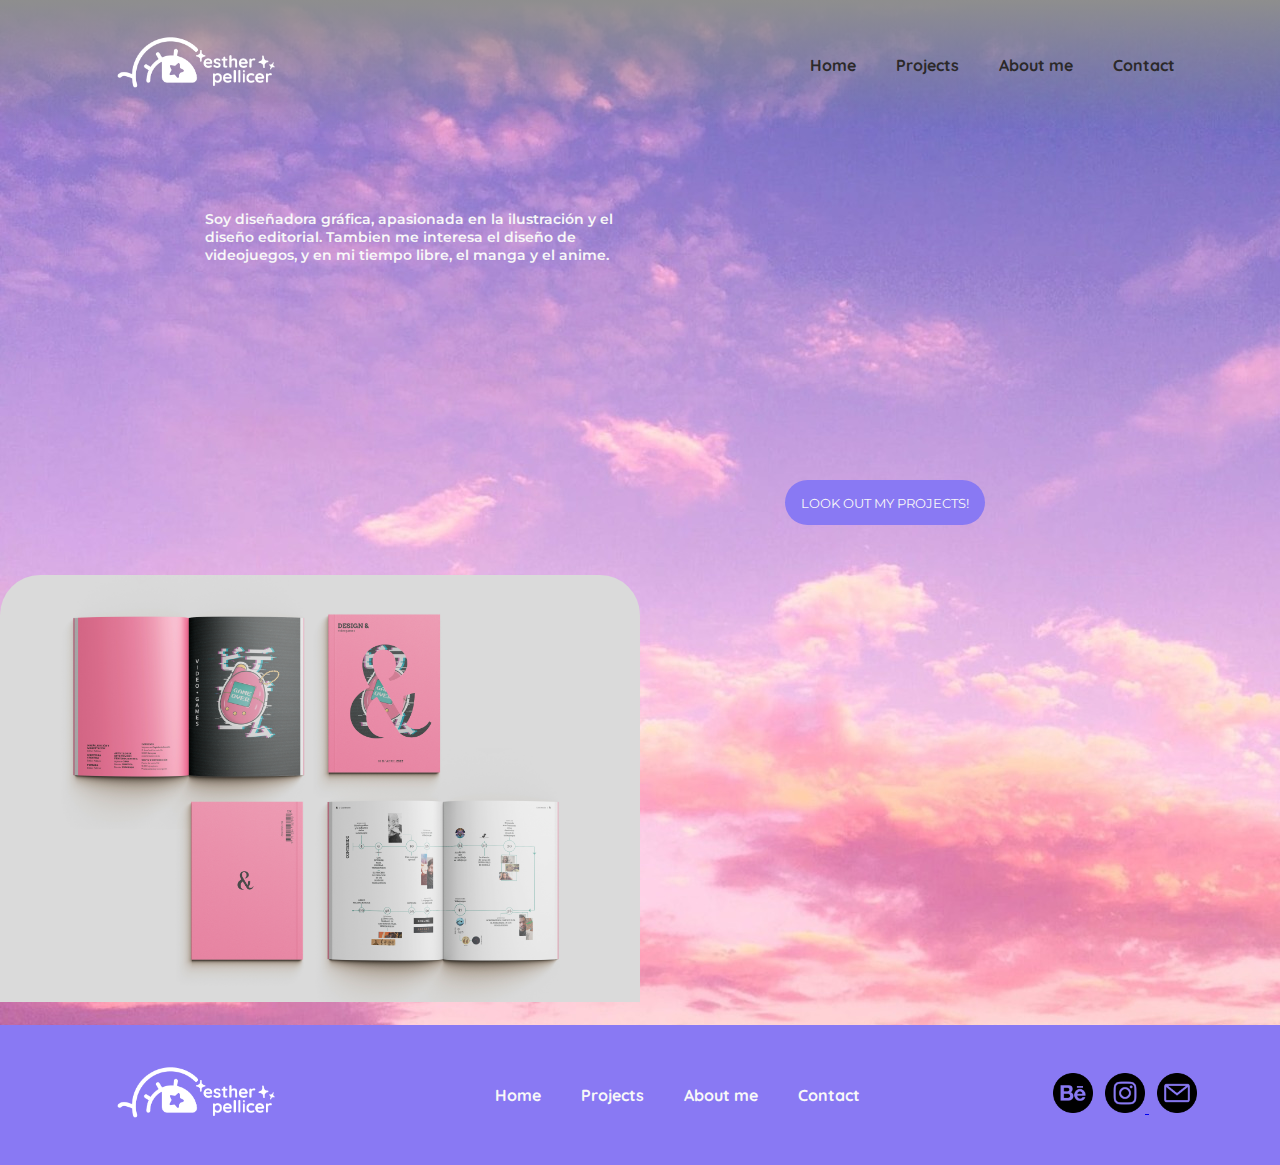
==== index.html @ 871684fd "Cambio nombre inicio" ====
<!DOCTYPE html>
<html lang="es">
     <!--METAINFORMACIÓN DE LA PÁGINA WEB-->
    <head>
        <meta charset="utf-8">
        <meta name="viewport" content="width=device-width, initial-scale=1.0">
        <meta name="name" content="Anonymous's Portfolio">
        <meta name="description" content="A bunch of projects, illustrations and fanarts to show my style">

        <title>Anonymous's Portfolio</title>
        <link rel="stylesheet" href="https://fonts.googleapis.com/css?family=Montserrat|Quicksand">
        <link rel="icon" href="imagenes/LogoMini.jpg">
        <link rel="stylesheet" href="estilos/estilos.css">
    </head>


    <!--CONTENIDO DE LA PÁGINA WEB-->
    <body class="fondo-cabecera">
         <!--BARRA DE NAVEGACIÓN-->
         <nav>
            <a class="enlace-nav" href="index.html">
                <img class="logotipo" src="imagenes/logo_horizontal_blanco-11.png" alt="">
            </a>
            <ul>
                <li><a class="enlace-nav" href="index.html">Home</a></li>
                <li><a class="enlace-nav" href="proyectos.html">Projects</a></li>
                <li><a class="enlace-nav" href="sobremi.html">About me</a></li>
                <li><a class="enlace-nav" href="contacto.html">Contact</a></li>
            </ul>
         </nav>

        <!--CABECERA-->
         <header>
            <p class="presentacion">Soy diseñadora gráfica, apasionada en la ilustración y el diseño editorial.  Tambien me interesa el diseño de videojuegos, y en mi tiempo libre, el manga y el anime.</p>

            <a class="button-projects" href="proyectos.html">LOOK OUT MY PROJECTS!</a>
         </header>


         <!--CONTENIDO PRINCIPAL-->
         
         <main class="carrusel">
            <div class="carrusel-izq">
                <img id="imagen1" src="imagenes/Revista 01.jpg" alt="Portada revista diseño videojuegos">
                <img id="imagen2" src="imagenes/Revista 03.jpg" alt="Muestra de maquetación de un articulo sobre Julian de Rey">
                <img id="imagen3" src="imagenes/RevistaESDA_alargado.jpg" alt="Portada revista The Zaragozian">
                <img id="imagen4" src="imagenes/Revista ESDA 08.jpg" alt="Aparatados revista ESDA">
                <img id="imagen5" src="imagenes/The Zaragozian II.jpg" alt="Portada revista The Zaragozian">
            </div>

            <script src="carrusel.js"></script>
         </main>
         
         <!--PIE DE PÁGINA-->
        <footer>
            <a class="enlace-nav" href="index.html">
                <img class="logotipo" src="imagenes/logo_horizontal_blanco-11.png">
            </a>
            <ul>
                <li><a class="enlace-footer" href="index.html">Home</a></li>
                <li><a class="enlace-footer" href="proyectos.html">Projects</a></li>
                <li><a class="enlace-footer" href="sobremi.html">About me</a></li>
                <li><a class="enlace-footer" href="contacto.html">Contact</a></li>
            </ul>
            <div>
                <a href="https://www.behance.net/Anonymousandherthings?tracking_source=search_users" class="icono" alt="icono Behance"><img src="imagenes/behance.png" width="40px"></a>
                <a href="https://www.instagram.com/eter_arts/" class="icono" alt="icono Instagram"><img src="imagenes/instagram.png" width="40px">
                <a href="contacto.html" class="icono" alt="icono correo"><img src="imagenes/email.png" width="40px"></a>
            </div>
        </footer>
    </body>
</html>
---- estilos/estilos.css ----
/* #region GENERALES */
* {
    margin: 0;
    padding: 0;
}

body {
    /*VARIABLES DE CSS*/
    --color-texto-claro: #f8f8f8;
    --color-principal: #8979f3;
}

/* #endregion */

/* #region BARRA DE NAVEGACIÓN */
nav {
    background-image: linear-gradient(to bottom,rgba(142, 142, 142, 1) 0%,rgba(178, 178, 178, 0) 100%);
    height: 130px;
    display: flex;
    align-items: center;
    justify-content: space-between;
}

nav ul {
    display: flex;
    list-style: none;
    font-family: "Quicksand";
    font-weight: 700;
    margin-right: 85px;
}

.enlace-nav {
    color: #2b2929;
    padding: 20px;
    text-decoration: none;
}

.enlace-nav:hover {
    color: var(--color-texto-claro);
}

.logotipo {
    height: 70px;
    margin-left: 90px;
}

/* #endregion */

/* #region CABECERA */

header {
    display: flex;
    justify-content: space-between;
    margin-left: 75px;
    margin-right: 75px;
}

header ul {
    display: flex;
    list-style: none;
    font-family: "Quicksand";
    font-size: 13px;
    font-weight: 700;
    color: var(--color-texto-claro);
}

header ul li {
    width: 130px;
    height: 25px;
    padding-top: 10px;
    margin-right: 15px;
    margin-top: 40px;
    margin-bottom: 30px;
    text-align: center;
    border: 4px solid var(--color-texto-claro);
    border-radius: 80px;
}

.button-contact {
    top: 100px;
    left: 1000px;
    width: 170px;
    height: 30px;
    padding-top: 15px;
    margin-top: 40px;
    margin-bottom: 30px;
    border-radius: 40px;
    background-color: #8979f3;
    
    font-family: "Quicksand";
    text-align: center;
    font-weight: 700;
    font-size: 13px;
    color: var(--color-texto-claro);
    text-decoration: none;
}

.button-contact:hover {
    border-color: var(--color-texto-claro);
    border-width: 3.5px;
    border-style: solid;
}

/* #endregion */

/* #region CUERPO */

main {
    min-height: 50vh;
}

.fondo-imagen {
    background-image: url("../imagenes/fondoGatos.jpg");
    background-color: #F3B5D2;
}

    /* #region index */

.presentacion {
    font-family: "Montserrat";
    font-weight: 600;
    color: var(--color-texto-claro);
    font-size: 14px;
    width: 459px;
    margin-left: 130px;
    margin-top: 80px;
}
    
.button-projects {
    width: 200px;
    height: 30px;
    margin-right: 220px;
    margin-top: 350px;
    margin-bottom: 50px;
    border-radius: 80px;
    padding-top: 15px;
    background-color: #8979f3;

    font-family: "Montserrat";
    font-size: 13px;
    color: var(--color-texto-claro);
    text-decoration: none;
    text-align: center;
}
    
.button-projects:hover {
    border-color: var(--color-texto-claro);
    border-width: 3.2px;
    border-style: solid;
}

.fondo-cabecera {
    background-image: url("../imagenes/cielo.jpg");
    margin: 0px 0px;
    height: 530px;
}

.carrusel-izq {
    width: 50vw;
    border-radius: 0px 40px 40px 0px;
}

.carrusel img {
    width: 100%;
    height: 100%;
    border-radius: 40px 40px 0px 0px;
}

    /* #endregion */

    /* #region CONTACTO */

.titulo-contacto {
    font-family: "Quicksand";
    font-size: 50px;
    margin-left: 150px;
    font-weight: 900;
}

.resaltar {
    font-family: "Quicksand";
    font-size: 50px;
    color: #8979f3;
    font-weight: 700;
    margin-left: 150px;
    margin-top: 5px;
}

.contacto-main {
    margin-top: 85px;
    display: flex;
}

.correo-electronico {
    font-family: "Montserrat";
    margin-left: 150px;
    margin-top: 35px;
}

.resaltar-correo {
    color: #F357A0;
    text-decoration: none;
    font-weight: bold;
}

.fondo-proyectos {
    background-color: #F3B5D2;
   }

    /* #endregion */

    /* #region PROYECTOS */

.galeria-imagenes {
    margin-bottom: 30px;
}

.enlace-proyectos {
    height: 33.3vw;
}

div.filas {
    display: flex;
    margin-right: 0px;
    height: 33.3vw;
}

.galeria:hover {
    border: 3px solid var(--color-texto-claro) ;
}

   /* #endregion */

   /* #region SOBRE MI */

.about-me {
    background-color: hsl(0, 0%, 97%);
    padding-top: 5px;
    padding-bottom: 5px;
    margin: 0px 300px;
    margin-bottom: 30px;
    border-radius: 60px;
    border-color: #8979f3;
    border-style: dashed;
    border-width: 5px;
}

.autorretrato {
    height: 350px;
    float: left;
    margin-left: 30px;
    margin-top: 60px;
}

.about-me-text {
    margin-left: 400px;
    margin-top: 60px;
}

.titulo-about {
    font-family: "Quicksand";
    font-size: 50px;
    margin-bottom: 40px;
    font-weight: bold;
    color: #8979f3;
}

h2 {
    font-family: "Quicksand";
    color: #F357A0;
}

h3 {
    font-family: "Quicksand";
    color: #F357A0;
    margin-top: 40px;
}

.texto {
    font-family: "Montserrat";
    font-size: 15px;

    margin-top: 20px;
    width: 400px;
}

.texto-2 {
    font-family: "Montserrat";
    font-size: 15px;
    
    margin-left: 50px;
    margin-top: 40px;
    width: 400px;
}

.programas {
    display: flex;
    height: 45px;
    margin-top: 20px;
    margin-bottom: 40px;
    margin-left: 60px;
}

.programas img {
    margin-right: 10px;
}

   /* #endregion */

   /* #region EN CONSTRUCCION */

.emoji {
    color: var(--color-principal);
    text-shadow: -5px 0 white, 0 5px white, 5px 0 white, 0 -5px white;
    font-family: "Quicksand";
    font-size: 100pt;
    font-weight: 900;
    text-align: center;

    margin-top: 40px;
}

.anuncio {
    color: #F357A0;
    text-shadow: -3px 0 white, 0 3px white, 3px 0 white, 0 -3px white;
    font-family: "Quicksand";
    font-size: 35pt;
    font-weight: 900;
    text-align: center;

    margin-top: 40px;
    padding-bottom: 80px;
}

   /* #endregion */

/* #endregion */

/* #region FORMULARIO */

.contenedor {
    width: 500px;
}

input[type=text] {
    font-family: "Montserrat";
    font-size: small;
    color:#f8f8f8;
    padding: 6px;
    padding-left: 12px;
    border: none;
    
    border-radius: 20px;
    background-color:#f98ec0;
    width: 89%;
    margin-left: 70px;
}

textarea {
    font-family: "Montserrat";
    font-size: small;
    color:#f8f8f8;
    padding: 10px;
    border: none;
    
    
    height: 180px;
    border-radius: 20px;
    background-color:#f98ec0;
    width: 92%;
    margin-left: 70px;
    box-sizing: border-box;
    resize: none;
  }

input[type=text]:focus {
    background-color:#f98ec0;
    border: none;
    box-shadow: none;
  }

input[type=submit] {
    font-family: "Quicksand";
    font-weight: 550;
    text-decoration: none;
    color: var(--color-texto-claro);
    border: none;
    margin-left: 150px;
    margin-bottom: 50px;
    margin-top: 10px;

    background-color: #8979f3;
    border-radius: 20px;
    padding: 5px 25px;
    float: right;
  }

/* #endregion */

/* #region PIE DE PÁGINA */
footer {
    background-color: #8979f3;
    height: 140px;
    color: var(--color-texto-claro);
    display: flex;
    align-items: center;
    justify-content: space-between;
}

footer ul {
    display: flex;
    list-style: none;
    font-family: "Quicksand";
    font-weight: 700;
}

.enlace-footer {
    color: var(--color-texto-claro);
    padding: 20px;
    text-decoration: none;
}

div {
    margin-right: 75px;
}

.icono {
    padding-right: 8px;
}

/* #endregion */
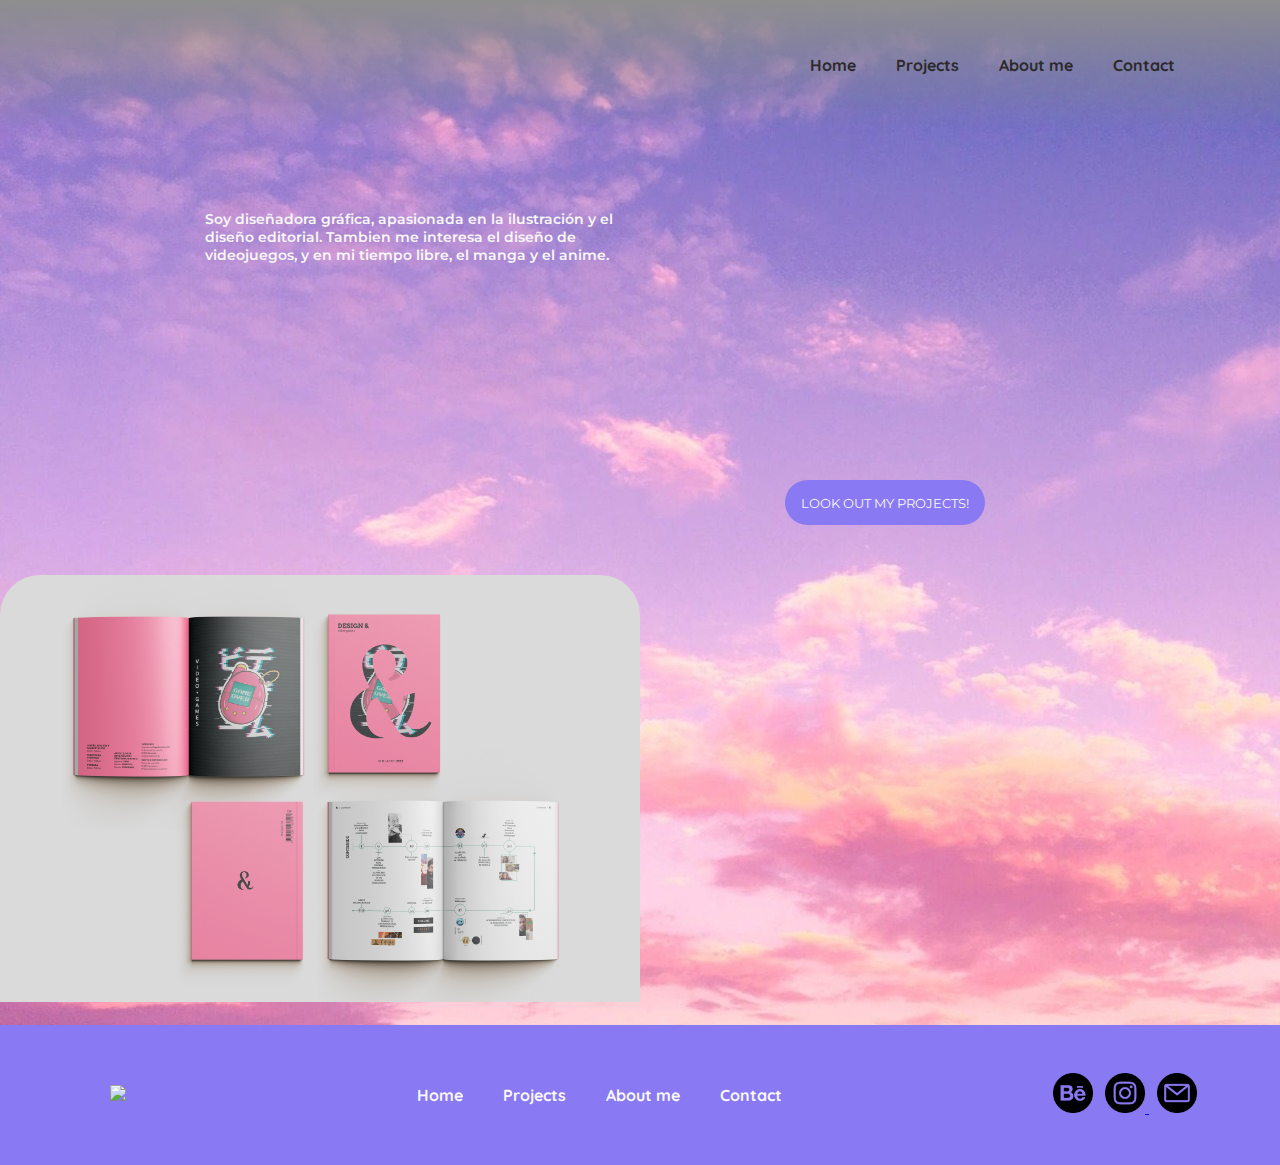
==== commit 5f57c6c5: "Anonimización" ====
--- a/index.html
+++ b/index.html
@@ -19,7 +19,7 @@
          <!--BARRA DE NAVEGACIÓN-->
          <nav>
             <a class="enlace-nav" href="index.html">
-                <img class="logotipo" src="imagenes/logo_horizontal_blanco-11.png" alt="">
+                <img class="logotipo" src="imagenes/logo_imagen_blanco-11.png" alt="">
             </a>
             <ul>
                 <li><a class="enlace-nav" href="index.html">Home</a></li>
@@ -54,7 +54,7 @@
          <!--PIE DE PÁGINA-->
         <footer>
             <a class="enlace-nav" href="index.html">
-                <img class="logotipo" src="imagenes/logo_horizontal_blanco-11.png">
+                <img class="logotipo" src="imagenes/logo_imagen_blanco-11.png">
             </a>
             <ul>
                 <li><a class="enlace-footer" href="index.html">Home</a></li>
@@ -64,7 +64,7 @@
             </ul>
             <div>
                 <a href="https://www.behance.net/Anonymousandherthings?tracking_source=search_users" class="icono" alt="icono Behance"><img src="imagenes/behance.png" width="40px"></a>
-                <a href="https://www.instagram.com/eter_arts/" class="icono" alt="icono Instagram"><img src="imagenes/instagram.png" width="40px">
+                <a href="https://www.instagram.com/anonymous_arts/" class="icono" alt="icono Instagram"><img src="imagenes/instagram.png" width="40px">
                 <a href="contacto.html" class="icono" alt="icono correo"><img src="imagenes/email.png" width="40px"></a>
             </div>
         </footer>
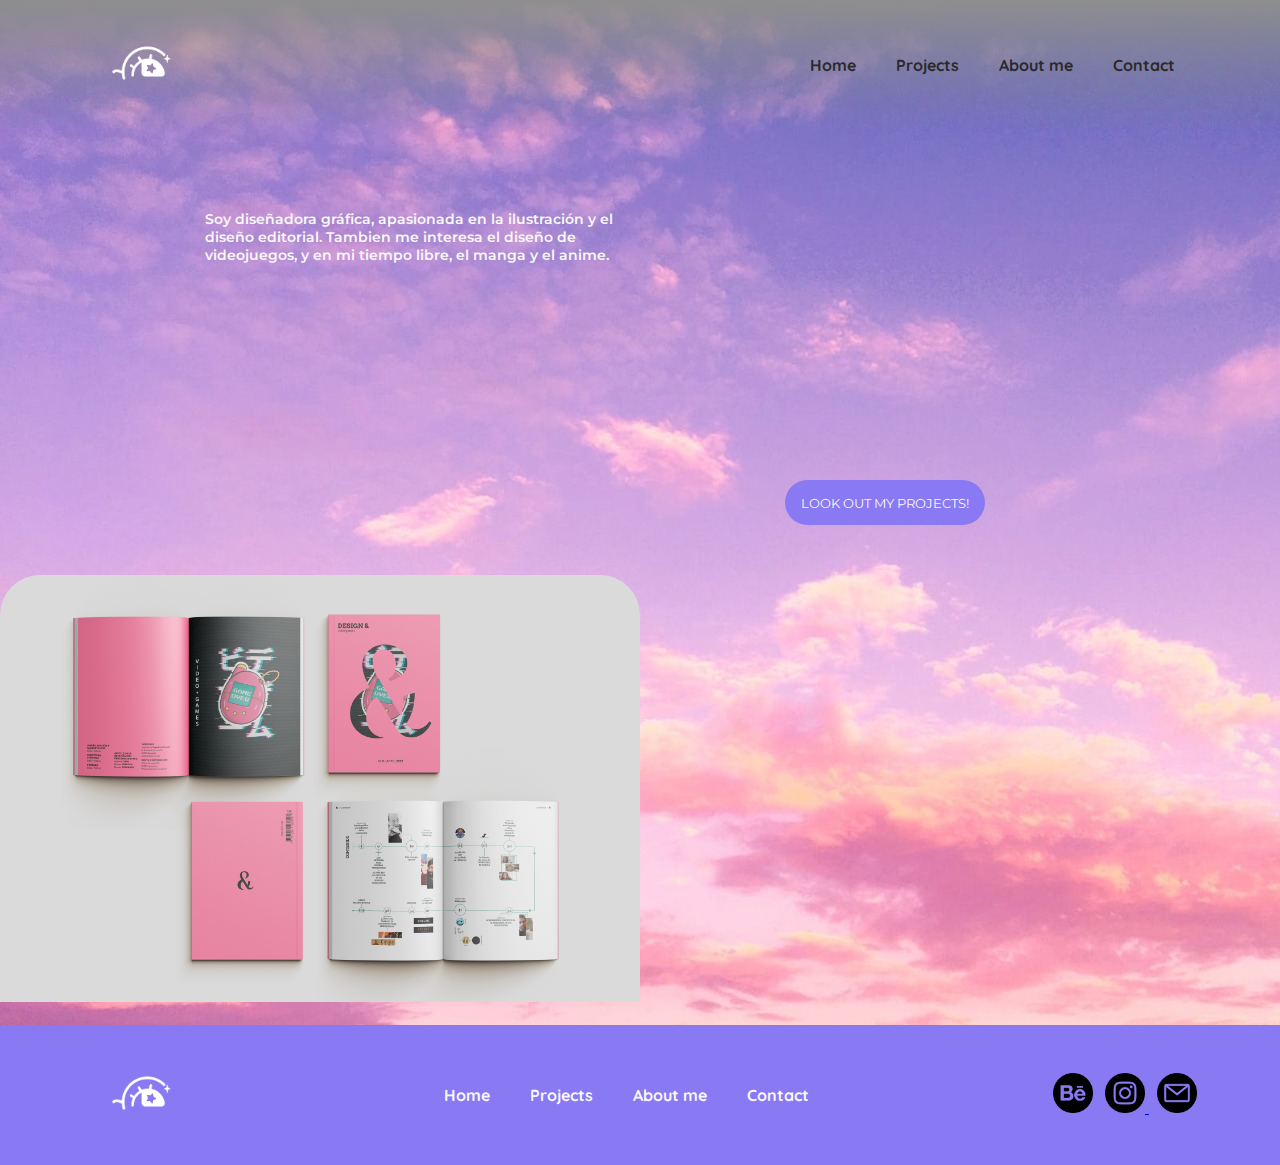
==== commit f2b7b7fc: "Modificación del logo" ====
--- a/index.html
+++ b/index.html
@@ -19,7 +19,7 @@
          <!--BARRA DE NAVEGACIÓN-->
          <nav>
             <a class="enlace-nav" href="index.html">
-                <img class="logotipo" src="imagenes/logo_imagen_blanco-11.png" alt="">
+                <img class="logotipo" src="imagenes/logo_imagen_blanco-12.png" alt="">
             </a>
             <ul>
                 <li><a class="enlace-nav" href="index.html">Home</a></li>
@@ -54,7 +54,7 @@
          <!--PIE DE PÁGINA-->
         <footer>
             <a class="enlace-nav" href="index.html">
-                <img class="logotipo" src="imagenes/logo_imagen_blanco-11.png">
+                <img class="logotipo" src="imagenes/logo_imagen_blanco-12.png">
             </a>
             <ul>
                 <li><a class="enlace-footer" href="index.html">Home</a></li>
